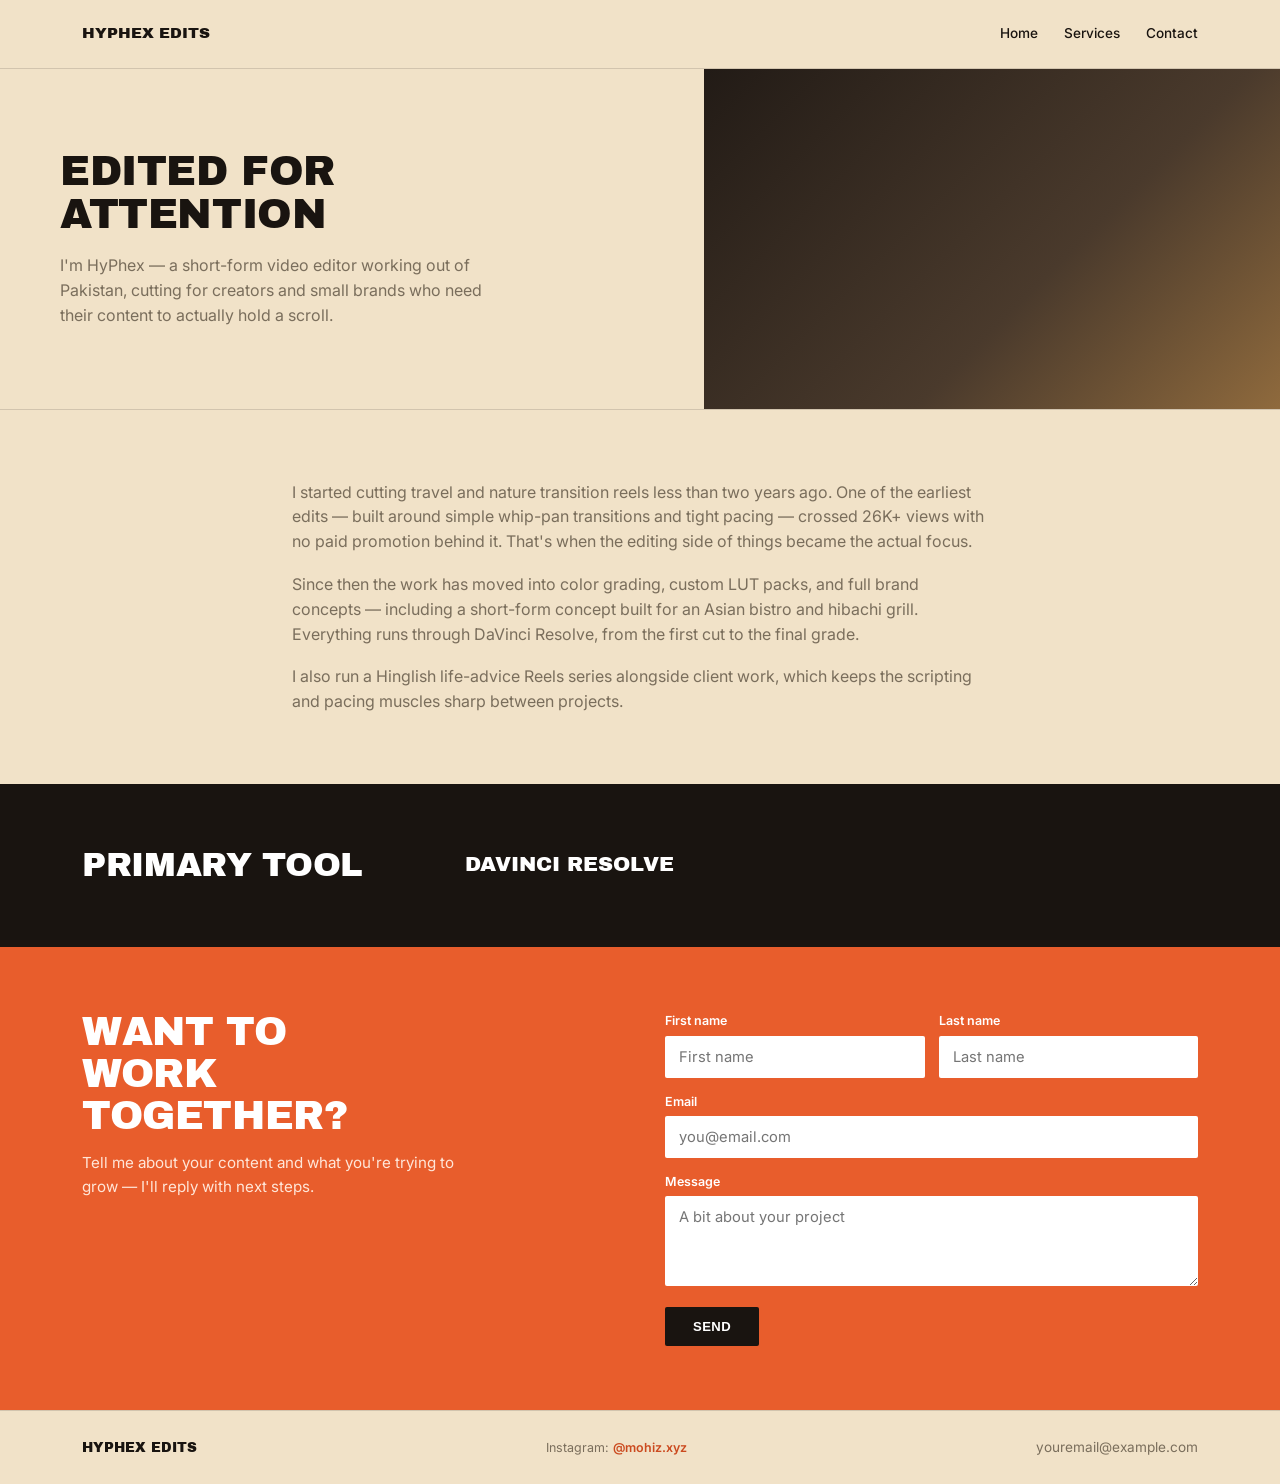
==== about.html @ ff9b012f "Add files via upload" ====
<!DOCTYPE html>
<html lang="en">
<head>
<meta charset="UTF-8">
<meta name="viewport" content="width=device-width, initial-scale=1.0">
<title>About — HyPhex Edits</title>
<link rel="stylesheet" href="style.css">
</head>
<body>

<nav>
  <div class="wrap">
    <div class="site-title">HyPhex Edits</div>
    <div class="navlinks">
      <a href="index.html">Home</a>
      <a href="services.html">Services</a>
      <a href="contact.html">Contact</a>
    </div>
  </div>
</nav>

<div class="page-hero">
  <div class="page-hero-text">
    <h1>Edited for attention</h1>
    <p>I'm HyPhex — a short-form video editor working out of Pakistan, cutting for creators and small brands who need their content to actually hold a scroll.</p>
  </div>
  <div class="page-hero-photo photo ph-3"></div>
</div>

<section>
  <div class="wrap" style="max-width:760px;">
    <p style="margin-bottom:18px; color:var(--grey);">I started cutting travel and nature transition reels less than two years ago. One of the earliest edits — built around simple whip-pan transitions and tight pacing — crossed 26K+ views with no paid promotion behind it. That's when the editing side of things became the actual focus.</p>
    <p style="margin-bottom:18px; color:var(--grey);">Since then the work has moved into color grading, custom LUT packs, and full brand concepts — including a short-form concept built for an Asian bistro and hibachi grill. Everything runs through DaVinci Resolve, from the first cut to the final grade.</p>
    <p style="color:var(--grey);">I also run a Hinglish life-advice Reels series alongside client work, which keeps the scripting and pacing muscles sharp between projects.</p>
  </div>
</section>

<div class="statement-band">
  <div class="wrap">
    <h2>Primary tool</h2>
    <p style="color:#fff; font-family:'Archivo Black'; font-size:1.3rem; text-transform:uppercase;">DaVinci Resolve</p>
  </div>
</div>

<div class="cta-block">
  <div class="wrap">
    <div>
      <h2>Want to work together?</h2>
      <p>Tell me about your content and what you're trying to grow — I'll reply with next steps.</p>
    </div>
    <form>
      <div class="form-row">
        <div><label>First name</label><input type="text" placeholder="First name"></div>
        <div><label>Last name</label><input type="text" placeholder="Last name"></div>
      </div>
      <div><label>Email</label><input type="email" placeholder="you@email.com"></div>
      <div><label>Message</label><textarea placeholder="A bit about your project"></textarea></div>
      <button type="submit" class="submit-btn">Send</button>
    </form>
  </div>
</div>

<footer>
  <div class="wrap">
    <div class="site-title">HyPhex Edits</div>
    <div class="made-with">Instagram: <a href="https://instagram.com/mohiz.xyz" target="_blank">@mohiz.xyz</a></div>
    <div class="socials">youremail@example.com</div>
  </div>
</footer>

</body>
</html>
---- style.css ----
@import url('https://fonts.googleapis.com/css2?family=Archivo+Black&family=Inter:wght@400;500;600;700&display=swap');

:root{
  --cream:#F1E2C8;
  --cream-deep:#EAD5AE;
  --ink:#191410;
  --orange:#E85D2C;
  --orange-deep:#CB4A1F;
  --grey:#7A6E5C;
  --line: rgba(25,20,16,0.14);
}
*{box-sizing:border-box; margin:0; padding:0;}
body{
  background:var(--cream);
  color:var(--ink);
  font-family:'Inter', sans-serif;
  line-height:1.55;
}
a{color:inherit; text-decoration:none;}
img,.photo{display:block; width:100%; height:100%; object-fit:cover;}
h1,h2,h3,.display{
  font-family:'Archivo Black', sans-serif;
  font-weight:400;
  line-height:1.05;
  letter-spacing:-0.01em;
  text-transform:uppercase;
}
.wrap{max-width:1180px; margin:0 auto; padding:0 32px;}

/* NAV */
nav{padding:22px 0; border-bottom:1px solid var(--line);}
nav .wrap{display:flex; align-items:center; justify-content:space-between;}
.site-title{font-family:'Archivo Black'; font-size:0.95rem; text-transform:uppercase;}
.navlinks{display:flex; gap:26px; font-size:0.85rem; font-weight:500;}
.navlinks a:hover{color:var(--orange-deep);}
@media(max-width:640px){ .navlinks{gap:16px; font-size:0.78rem;} }

/* PHOTO PLACEHOLDER BLOCKS (stand in for real photography) */
.photo{
  background-size:cover; background-position:center;
}
.ph-1{background:linear-gradient(135deg,#2b2622,#5c4630 55%,#8a6a3f);}
.ph-2{background:linear-gradient(135deg,#3a2f26,#6b5138 50%,#c98a4a);}
.ph-3{background:linear-gradient(135deg,#221b16,#4a3a2c 60%,#8f6a3d);}
.ph-4{background:linear-gradient(135deg,#171310,#3a2c1f 55%,#6b4e2c);}
.ph-5{background:linear-gradient(135deg,#26201a,#523f28 45%,#a3763f);}

/* HERO */
.hero{
  display:grid; grid-template-columns:1fr; position:relative;
}
.hero-photo{
  aspect-ratio:16/8; position:relative;
}
@media(max-width:720px){ .hero-photo{aspect-ratio:4/5;} }
.hero-overlay{
  position:absolute; inset:0;
  background:linear-gradient(180deg, rgba(20,16,12,0.15), rgba(20,16,12,0.55));
  display:flex; flex-direction:column; justify-content:center; padding:60px;
}
.hero-overlay h1{
  color:#fff; font-size:clamp(2.1rem,5vw,3.6rem); max-width:14ch; margin-bottom:14px;
}
.hero-overlay h1 .accent{color:var(--orange);}
.hero-overlay p{color:#f0e9dd; max-width:46ch; margin-bottom:26px; font-size:1rem;}
@media(max-width:720px){ .hero-overlay{padding:32px 26px;} }

.btn{
  display:inline-block; padding:13px 26px; font-size:0.82rem; font-weight:700;
  letter-spacing:0.03em; text-transform:uppercase; border-radius:2px;
}
.btn-orange{background:var(--orange); color:#fff;}
.btn-orange:hover{background:var(--orange-deep);}
.btn-outline{border:1px solid var(--ink); color:var(--ink);}
.btn-light{background:#fff; color:var(--ink);}

/* SIMPLE PAGE HERO (About / Contact / Services) */
.page-hero{
  display:grid; grid-template-columns:1.1fr 0.9fr; gap:0; border-bottom:1px solid var(--line);
}
@media(max-width:820px){ .page-hero{grid-template-columns:1fr;} }
.page-hero-text{padding:70px 60px; display:flex; flex-direction:column; justify-content:center;}
.page-hero-text h1{font-size:clamp(1.9rem,4vw,2.6rem); margin-bottom:16px; max-width:12ch;}
.page-hero-text p{color:var(--grey); max-width:44ch; font-size:1rem;}
.page-hero-photo{min-height:340px;}
@media(max-width:820px){ .page-hero-text{padding:48px 28px;} }

/* SECTIONS */
section{padding:70px 0;}
.section-split{
  display:grid; grid-template-columns:repeat(3,1fr); gap:34px;
}
@media(max-width:820px){ .section-split{grid-template-columns:1fr;} }

/* PRODUCT / SERVICE CARDS */
.card{}
.card-photo{aspect-ratio:4/3; margin-bottom:14px; border-radius:2px; overflow:hidden;}
.card h3{font-size:0.95rem; margin-bottom:6px; text-transform:none; font-family:'Inter'; font-weight:700;}
.card .price{color:var(--grey); font-size:0.88rem; margin-bottom:14px;}
.card p.desc{color:var(--grey); font-size:0.9rem; margin-bottom:14px;}

/* BOLD STATEMENT BAND */
.statement-band{
  background:var(--ink); color:var(--cream); padding:64px 0;
}
.statement-band .wrap{
  display:grid; grid-template-columns:1fr 1fr 1fr; gap:34px; align-items:start;
}
@media(max-width:820px){ .statement-band .wrap{grid-template-columns:1fr;} }
.statement-band h2{font-size:clamp(1.6rem,3.2vw,2.1rem); color:#fff;}
.statement-band p{color:#d8c9ac; font-size:0.95rem;}

/* IMAGE + STATEMENT DUO */
.duo{display:grid; grid-template-columns:1fr 1fr;}
@media(max-width:820px){ .duo{grid-template-columns:1fr;} }
.duo-photo{min-height:420px;}
@media(max-width:820px){ .duo-photo{min-height:260px;} }

/* CTA BLOCK (orange, with form) */
.cta-block{background:var(--orange); color:#fff; padding:64px 0;}
.cta-block .wrap{display:grid; grid-template-columns:1fr 1fr; gap:50px; align-items:start;}
@media(max-width:820px){ .cta-block .wrap{grid-template-columns:1fr;} }
.cta-block h2{font-size:clamp(1.8rem,3.6vw,2.5rem); color:#fff; margin-bottom:14px; max-width:11ch;}
.cta-block p{color:#ffe6d8; max-width:38ch; font-size:0.95rem;}

/* FORM */
form{display:flex; flex-direction:column; gap:14px;}
.form-row{display:grid; grid-template-columns:1fr 1fr; gap:14px;}
@media(max-width:480px){ .form-row{grid-template-columns:1fr;} }
label{font-size:0.78rem; font-weight:600; margin-bottom:5px; display:block;}
input, textarea{
  width:100%; border:none; border-radius:2px; padding:12px 14px;
  font-family:'Inter'; font-size:0.92rem; background:#fff; color:var(--ink);
}
textarea{min-height:90px; resize:vertical;}
.cta-block .submit-btn, .contact-page .submit-btn{
  align-self:flex-start; background:var(--ink); color:#fff; border:none;
  padding:12px 28px; font-size:0.82rem; font-weight:700; text-transform:uppercase;
  border-radius:2px; cursor:pointer; letter-spacing:0.03em;
}
.contact-page form{background:transparent;}
.contact-page .submit-btn{background:var(--orange);}

/* FOOTER */
footer{padding:26px 0; border-top:1px solid var(--line);}
footer .wrap{display:flex; justify-content:space-between; align-items:center; flex-wrap:wrap; gap:12px;}
footer .site-title{font-size:0.85rem;}
footer .made-with{font-size:0.78rem; color:var(--grey);}
footer .made-with a{color:var(--orange-deep); font-weight:600;}
footer .socials{display:flex; gap:12px; font-size:0.85rem; color:var(--grey);}
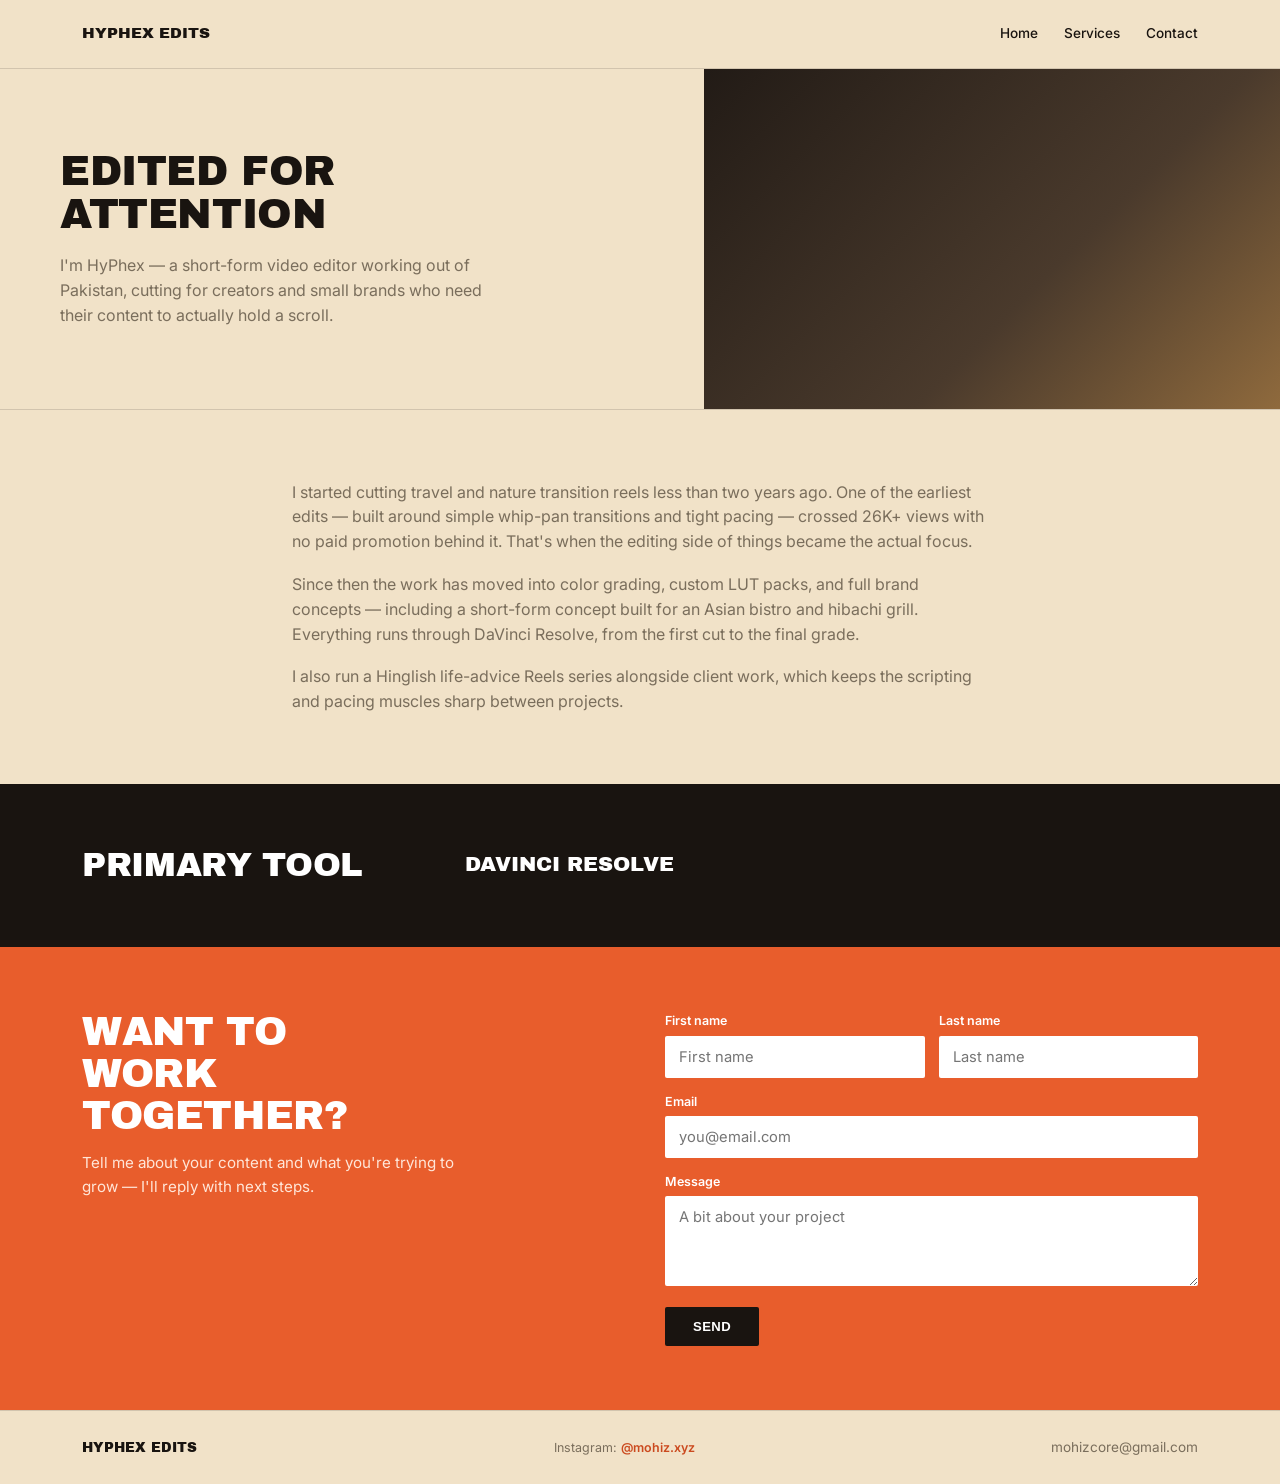
==== commit 54c842fc: "Update about.html" ====
--- a/about.html
+++ b/about.html
@@ -64,7 +64,7 @@
   <div class="wrap">
     <div class="site-title">HyPhex Edits</div>
     <div class="made-with">Instagram: <a href="https://instagram.com/mohiz.xyz" target="_blank">@mohiz.xyz</a></div>
-    <div class="socials">youremail@example.com</div>
+    <div class="socials">mohizcore@gmail.com</div>
   </div>
 </footer>
 
